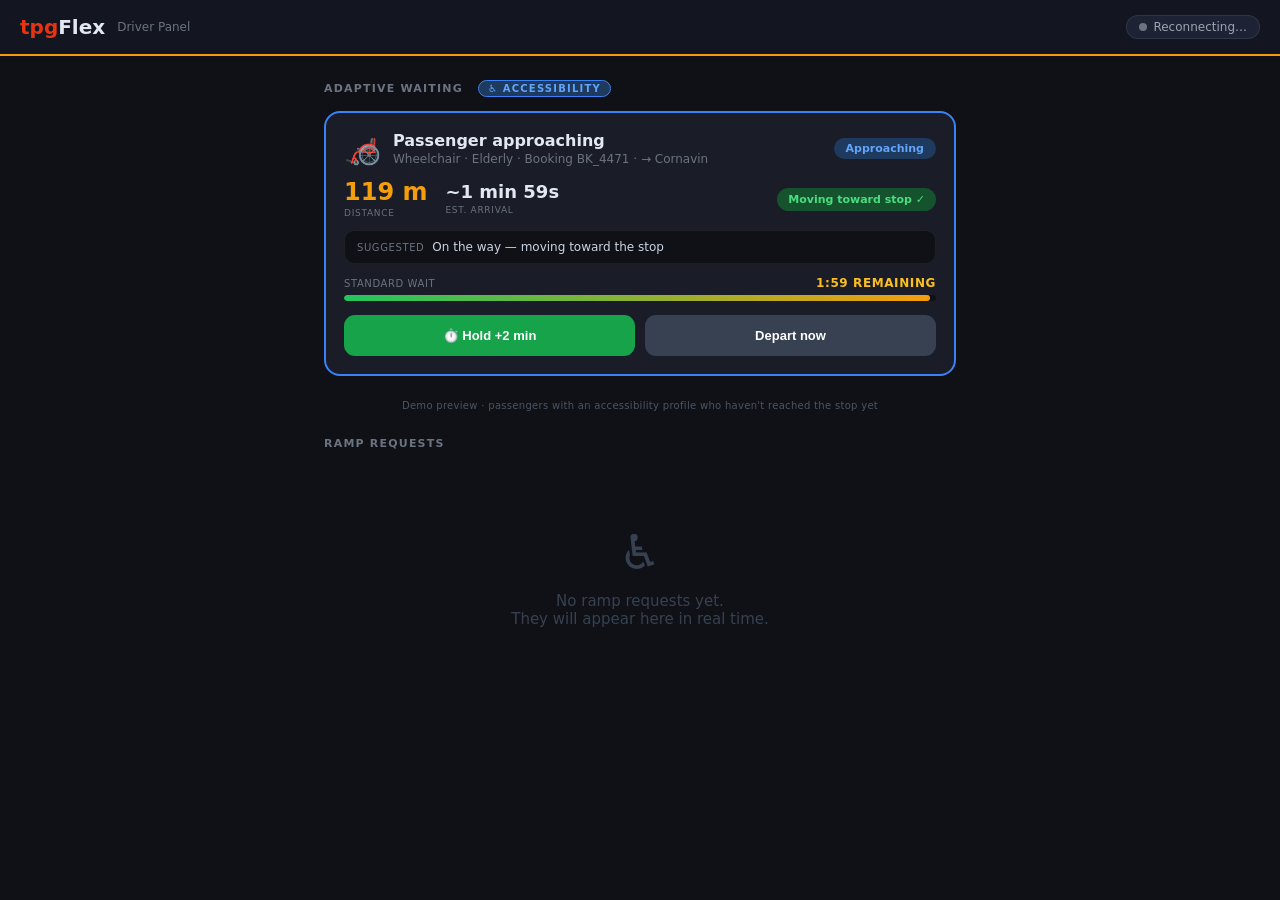
==== frontend/driver_panel.html @ 69f1f52c "tpgFlex voice booking — initial public snapshot Voice-driven minibus booking demo for Geneva. Backen" ====
<!DOCTYPE html>
<html lang="en">
<head>
<meta charset="UTF-8">
<meta name="viewport" content="width=device-width, initial-scale=1.0">
<title>tpgFlex – Driver Panel</title>
<style>
* { box-sizing: border-box; margin: 0; padding: 0; }
body {
  font-family: 'Segoe UI', system-ui, sans-serif;
  background: #0f1117;
  color: #e2e8f0;
  min-height: 100vh;
  display: flex;
  flex-direction: column;
}

header {
  background: #131620;
  border-bottom: 2px solid #f59e0b;
  padding: 0 20px;
  height: 56px;
  display: flex;
  align-items: center;
  gap: 12px;
  flex-shrink: 0;
}
.logo { font-size: 20px; font-weight: 800; }
.logo span { color: #e63312; }
.hdr-sub { font-size: 12px; color: #6b7280; }
#conn-pill {
  margin-left: auto;
  display: flex;
  align-items: center;
  gap: 6px;
  font-size: 12px;
  padding: 4px 12px;
  border-radius: 20px;
  background: #1e2235;
  border: 1px solid #ffffff15;
}
#conn-dot {
  width: 8px; height: 8px;
  border-radius: 50%;
  background: #6b7280;
  transition: background .3s;
}
#conn-dot.live { background: #4ade80; animation: pulse 2s infinite; }
@keyframes pulse { 0%,100%{opacity:1} 50%{opacity:.3} }
#conn-label { color: #9ca3af; transition: color .3s; }
#conn-label.live { color: #4ade80; }

main {
  flex: 1;
  padding: 24px;
  max-width: 680px;
  width: 100%;
  margin: 0 auto;
}

.section-title {
  font-size: 11px;
  font-weight: 700;
  text-transform: uppercase;
  letter-spacing: 1.2px;
  color: #6b7280;
  margin-bottom: 14px;
}

/* Alert banner for new incoming request */
#alert-banner {
  display: none;
  background: #7c2d12;
  border: 2px solid #f97316;
  border-radius: 14px;
  padding: 16px 18px;
  margin-bottom: 20px;
  display: none;
  align-items: center;
  gap: 14px;
  animation: shake .4s ease;
}
#alert-banner.visible { display: flex; }
@keyframes shake {
  0%,100%{transform:translateX(0)}
  20%{transform:translateX(-6px)}
  40%{transform:translateX(6px)}
  60%{transform:translateX(-4px)}
  80%{transform:translateX(4px)}
}
.alert-icon { font-size: 32px; flex-shrink: 0; }
.alert-msg { font-size: 15px; font-weight: 700; color: #fed7aa; line-height: 1.4; }
.alert-sub { font-size: 12px; color: #fb923c; margin-top: 3px; }

/* Request cards */
#requests-list { display: flex; flex-direction: column; gap: 14px; }

.req-card {
  background: #1a1d27;
  border: 2px solid #374151;
  border-radius: 16px;
  padding: 18px;
  transition: border-color .3s;
}
.req-card.pending  { border-color: #f97316; }
.req-card.confirmed { border-color: #22c55e; opacity: .7; }

.req-header {
  display: flex;
  align-items: center;
  gap: 12px;
  margin-bottom: 12px;
}
.req-icon { font-size: 28px; }
.req-title { font-size: 16px; font-weight: 800; }
.req-sub { font-size: 12px; color: #6b7280; margin-top: 2px; }
.req-badge {
  margin-left: auto;
  padding: 4px 12px;
  border-radius: 20px;
  font-size: 11px;
  font-weight: 700;
}
.req-badge.pending    { background: #7c2d12; color: #fb923c; }
.req-badge.confirmed  { background: #14532d; color: #4ade80; }

.req-details {
  display: grid;
  grid-template-columns: 1fr 1fr;
  gap: 8px;
  margin-bottom: 14px;
}
.detail-item {
  background: #131620;
  border-radius: 8px;
  padding: 8px 12px;
}
.detail-lbl { font-size: 9px; color: #6b7280; text-transform: uppercase; letter-spacing: .8px; margin-bottom: 2px; }
.detail-val { font-size: 13px; font-weight: 700; }

.confirm-btn {
  width: 100%;
  padding: 14px;
  background: #16a34a;
  color: white;
  border: none;
  border-radius: 12px;
  font-size: 15px;
  font-weight: 800;
  cursor: pointer;
  letter-spacing: .3px;
  transition: background .2s, opacity .2s;
}
.confirm-btn:hover { background: #15803d; }
.confirm-btn:disabled {
  background: #1e293b;
  color: #4b5563;
  cursor: default;
}
.confirmed-label {
  text-align: center;
  padding: 12px;
  color: #4ade80;
  font-weight: 700;
  font-size: 14px;
}

#empty-state {
  text-align: center;
  padding: 60px 20px;
  color: #374151;
}
#empty-state .empty-icon { font-size: 48px; margin-bottom: 12px; }
#empty-state .empty-text { font-size: 15px; }

/* ── Adaptive Waiting (accessibility) ───────────────────────────────────────── */
.aw-tag {
  display:inline-flex; align-items:center; gap:5px;
  font-size:10px; font-weight:700; color:#60a5fa;
  background:#1e3a5f; border:1px solid #3b82f6;
  padding:2px 9px; border-radius:20px; margin-left:10px;
}
#aw-list { display:flex; flex-direction:column; gap:14px; margin-bottom:30px; }
.aw-card {
  background:#1a1d27; border:2px solid #3b82f6;
  border-radius:16px; padding:18px;
  transition:border-color .3s, opacity .3s;
}
.aw-card.held    { border-color:#22c55e; }
.aw-card.departed{ border-color:#7f1d1d; opacity:.65; }
.aw-top { display:flex; align-items:center; gap:12px; margin-bottom:14px; }
.aw-ic  { font-size:30px; flex-shrink:0; }
.aw-name{ font-size:16px; font-weight:800; }
.aw-meta{ font-size:12px; color:#6b7280; margin-top:2px; }
.aw-pill{
  margin-left:auto; padding:4px 12px; border-radius:20px;
  font-size:11px; font-weight:700;
  background:#1e3a5f; color:#60a5fa;
}
.aw-card.held    .aw-pill{ background:#14532d; color:#4ade80; }
.aw-card.departed .aw-pill{ background:#7f1d1d; color:#fca5a5; }
.aw-card.arrived  { border-color:#22c55e; }
.aw-card.arrived  .aw-pill{ background:#14532d; color:#4ade80; }

/* Stats row: distance · ETA · movement */
.aw-stats {
  display:grid; grid-template-columns:auto auto 1fr; gap:18px;
  align-items:center; margin-bottom:12px;
}
.aw-stat-v { font-size:24px; font-weight:900; line-height:1; }
.aw-stat-v.m   { color:#f59e0b; }
.aw-stat-v.eta { color:#e2e8f0; font-size:18px; }
.aw-stat-l { font-size:9px; color:#6b7280; text-transform:uppercase;
             letter-spacing:.7px; margin-top:4px; }
.aw-move {
  justify-self:end; display:inline-flex; align-items:center; gap:5px;
  font-size:11px; font-weight:700; padding:5px 11px; border-radius:20px;
}
.aw-move.toward  { background:#14532d; color:#4ade80; }
.aw-move.stopped { background:#422006; color:#fbbf24; }
.aw-move.away    { background:#450a0a; color:#fca5a5; }

.aw-suggest {
  display:flex; align-items:center; gap:8px;
  font-size:12px; color:#cbd5e1;
  background:#0f1117; border:1px solid #ffffff10;
  border-radius:10px; padding:9px 12px; margin-bottom:12px;
}
.aw-suggest b { color:#fff; }
.aw-suggest .lbl { color:#6b7280; font-size:10px; text-transform:uppercase;
                   letter-spacing:.6px; flex-shrink:0; }

.aw-wait-row {
  display:flex; justify-content:space-between; align-items:center;
  font-size:10px; color:#6b7280; text-transform:uppercase;
  letter-spacing:.6px; margin-bottom:5px;
}
.aw-wait-row b { color:#fbbf24; font-size:12px; }
.aw-bar-wrap{ height:6px; background:#0f1117; border-radius:4px; overflow:hidden; margin-bottom:14px; }
.aw-bar { height:100%; background:linear-gradient(to right,#22c55e,#f59e0b);
          border-radius:4px; transition:width 1s linear; }
.aw-actions{ display:flex; gap:10px; }
.aw-btn {
  flex:1; padding:13px; border:none; border-radius:11px;
  font-size:13px; font-weight:800; cursor:pointer; color:#fff;
}
.aw-wait  { background:#16a34a; }
.aw-wait:hover { background:#15803d; }
.aw-go    { background:#374151; }
.aw-go:hover   { background:#4b5563; }
.aw-resolved{
  text-align:center; padding:13px; font-weight:700; font-size:13px;
}
.aw-card.held    .aw-resolved{ color:#4ade80; }
.aw-card.arrived .aw-resolved{ color:#4ade80; }
.aw-card.departed .aw-resolved{ color:#fca5a5; }
.aw-note {
  font-size:10px; color:#4b5563; text-align:center;
  margin:-6px 0 26px; letter-spacing:.3px;
}
</style>
</head>
<body>

<header>
  <div class="logo"><span>tpg</span>Flex</div>
  <div class="hdr-sub">Driver Panel</div>
  <div id="conn-pill">
    <div id="conn-dot"></div>
    <span id="conn-label">Connecting…</span>
  </div>
</header>

<main>
  <div id="alert-banner">
    <div class="alert-icon">🔔</div>
    <div>
      <div class="alert-msg" id="alert-msg">New ramp request!</div>
      <div class="alert-sub" id="alert-sub"></div>
    </div>
  </div>

  <div class="section-title">Adaptive Waiting <span class="aw-tag">♿ Accessibility</span></div>
  <div id="aw-list"></div>
  <div class="aw-note">Demo preview · passengers with an accessibility profile who haven't reached the stop yet</div>

  <div class="section-title">Ramp Requests</div>
  <div id="requests-list">
    <div id="empty-state">
      <div class="empty-icon">♿</div>
      <div class="empty-text">No ramp requests yet.<br>They will appear here in real time.</div>
    </div>
  </div>
</main>

<script>
const API = "";   // same origin
const cards = {}; // req_id → card element

function setConnected(live) {
  document.getElementById("conn-dot").classList.toggle("live", live);
  document.getElementById("conn-label").classList.toggle("live", live);
  document.getElementById("conn-label").textContent = live ? "Connected" : "Reconnecting…";
}

function profileLabel(profile) {
  return profile === "motor-wheelchair" ? "Motor (Electric) Wheelchair"
       : profile === "manual-wheelchair" ? "Manual Wheelchair"
       : profile;
}

function profileIcon(profile) {
  return profile === "motor-wheelchair" ? "♿" : "🦽";
}

function fmtTime(iso) {
  if (!iso) return "—";
  return new Date(iso).toLocaleTimeString([], { hour: "2-digit", minute: "2-digit", second: "2-digit" });
}

function showAlert(ramp) {
  const banner = document.getElementById("alert-banner");
  document.getElementById("alert-msg").textContent =
    `🔔 Ramp needed at ${ramp.stop_name}`;
  document.getElementById("alert-sub").textContent =
    `Vehicle ${ramp.vehicle_id} · ${profileLabel(ramp.profile)}`;
  banner.classList.add("visible");
  setTimeout(() => banner.classList.remove("visible"), 6000);

  // Browser notification if permitted
  if (Notification.permission === "granted") {
    new Notification("tpgFlex — Ramp Request", {
      body: `Open ramp at ${ramp.stop_name} for ${profileLabel(ramp.profile)} (${ramp.vehicle_id})`,
      icon: ""
    });
  }
}

function addCard(ramp) {
  const empty = document.getElementById("empty-state");
  if (empty) empty.remove();

  const existing = cards[ramp.id];
  if (existing) {
    // Update existing card status
    updateCardStatus(ramp);
    return;
  }

  const div = document.createElement("div");
  div.className = `req-card ${ramp.status}`;
  div.id = `card-${ramp.id}`;
  div.innerHTML = `
    <div class="req-header">
      <div class="req-icon">${profileIcon(ramp.profile)}</div>
      <div>
        <div class="req-title">Ramp Required at ${ramp.stop_name}</div>
        <div class="req-sub">${profileLabel(ramp.profile)} · Booking ${ramp.booking_id}</div>
      </div>
      <div class="req-badge ${ramp.status}" id="badge-${ramp.id}">
        ${ramp.status === "pending" ? "Pending" : "Confirmed ✓"}
      </div>
    </div>
    <div class="req-details">
      <div class="detail-item">
        <div class="detail-lbl">Stop</div>
        <div class="detail-val" id="detail-stop-${ramp.id}">${ramp.stop_name}</div>
      </div>
      <div class="detail-item">
        <div class="detail-lbl">Vehicle</div>
        <div class="detail-val">${ramp.vehicle_id}</div>
      </div>
      <div class="detail-item">
        <div class="detail-lbl">Request ID</div>
        <div class="detail-val" style="font-size:11px">${ramp.id}</div>
      </div>
      <div class="detail-item">
        <div class="detail-lbl">Received at</div>
        <div class="detail-val" style="font-size:12px">${fmtTime(ramp.created_at)}</div>
      </div>
    </div>
    <div id="action-${ramp.id}">
      ${ramp.status === "pending"
        ? `<button class="confirm-btn" onclick="confirmRamp('${ramp.id}', '${ramp.stop_name}')">
             ✅ Open Ramp Confirmed
           </button>`
        : `<div class="confirmed-label">✅ Ramp confirmed — passenger notified</div>`
      }
    </div>`;

  document.getElementById("requests-list").prepend(div);
  cards[ramp.id] = div;
}

function updateCardStatus(ramp) {
  const card  = document.getElementById(`card-${ramp.id}`);
  const badge = document.getElementById(`badge-${ramp.id}`);
  const action = document.getElementById(`action-${ramp.id}`);
  if (!card) return;
  card.className = `req-card ${ramp.status}`;
  if (badge) {
    badge.className = `req-badge ${ramp.status}`;
    badge.textContent = ramp.status === "pending" ? "Pending" : "Confirmed ✓";
  }
  if (action && ramp.status === "acknowledged") {
    action.innerHTML = `<div class="confirmed-label">✅ Ramp confirmed at ${fmtTime(ramp.acknowledged_at)} — passenger notified</div>`;
  }
}

async function confirmRamp(reqId, stopName) {
  const btn = document.querySelector(`#action-${reqId} .confirm-btn`);
  if (btn) { btn.disabled = true; btn.textContent = "Sending…"; }
  try {
    await fetch(`${API}/ramp-request/${reqId}/acknowledge`, { method: "POST" });
    // updateCardStatus called via WS echo; if WS is down, update locally
    updateCardStatus({ id: reqId, status: "acknowledged", acknowledged_at: new Date().toISOString() });
  } catch(e) {
    if (btn) { btn.disabled = false; btn.textContent = "✅ Open Ramp Confirmed"; }
    alert("Failed to send confirmation. Please try again.");
  }
}

// ── WebSocket ─────────────────────────────────────────────────────────────────
function connect() {
  const proto = location.protocol === "https:" ? "wss" : "ws";
  const ws = new WebSocket(`${proto}://${location.host}/ws/driver`);

  ws.onopen  = () => setConnected(true);
  ws.onclose = () => { setConnected(false); setTimeout(connect, 2500); };
  ws.onerror = () => ws.close();

  ws.onmessage = e => {
    let msg;
    try { msg = JSON.parse(e.data); } catch { return; }
    if (msg.type === "ramp_request") {
      addCard(msg.data);
      showAlert(msg.data);
    } else if (msg.type === "ramp_acknowledged") {
      updateCardStatus(msg.data);
    }
  };
}
connect();

// Request browser notification permission on page load
if ("Notification" in window && Notification.permission === "default") {
  Notification.requestPermission();
}

// ── Adaptive Waiting — DEMO ONLY (static example data, no backend) ─────────────
// Auto-shows on page open. Driver-Assisted Adaptive Waiting: the system shows
// distance / ETA / movement + an advisory line; the DRIVER decides (Hold/Depart).
const STD_WAIT = 120;   // standard wait window in seconds (2 min policy)

const AW_DEMO = [
  { id:"AW1", profile:"wheelchair-elderly", icon:"🦽", label:"Wheelchair · Elderly",
    booking:"BK_4471", stop:"Cornavin",         metres:120, walk:1.0, dir:"toward" },
];
AW_DEMO.forEach(p => { p.wait = STD_WAIT; p._start = p.metres; });

function awEta(p) {
  if (p.dir !== "toward" || p.walk <= 0) return "ETA unknown";
  const secs = Math.round(p.metres / p.walk);
  const m = Math.floor(secs / 60), s = secs % 60;
  return m > 0 ? `~${m} min ${s}s` : `~${s}s`;
}
function awMove(p) {
  if (p.dir === "toward")  return { cls:"toward",  txt:"Moving toward stop ✓" };
  if (p.dir === "stopped") return { cls:"stopped", txt:"Not moving" };
  return { cls:"away", txt:"Moving away" };
}
function awSuggest(p) {
  if (p.metres <= 15)                       return "At the stop — boarding now";
  if (p.dir === "away")                     return "Moving away — <b>may not make this ride</b>";
  if (p.dir === "stopped")                  return "Passenger has stopped — <b>may need a moment</b>";
  if (p.metres / Math.max(p.walk,0.1) <= 90) return "Likely to arrive soon — <b>consider holding</b>";
  return "On the way — moving toward the stop";
}
function fmt(secs) {
  secs = Math.max(0, secs);
  return `${Math.floor(secs/60)}:${String(secs%60).padStart(2,"0")}`;
}

function renderAW() {
  const list = document.getElementById("aw-list");
  list.innerHTML = "";
  AW_DEMO.forEach(p => {
    const div = document.createElement("div");
    div.className = "aw-card" + (p.state ? " " + p.state : "");
    div.id = "aw-" + p.id;

    const pill = p.state === "held"     ? "Holding"
               : p.state === "arrived"  ? "Arrived"
               : p.state === "departed" ? "Departed" : "Approaching";

    let body;
    if (p.state === "arrived") {
      body = `<div class="aw-resolved">✅ Passenger reached the stop — boarding now</div>`;
    } else if (p.state === "departed") {
      body = `<div class="aw-resolved">🚍 Departed — passenger notified they missed this bus</div>`;
    } else {
      const mv  = awMove(p);
      const pct = Math.round((p.wait / STD_WAIT) * 100);
      const held = p.state === "held";
      body = `
        <div class="aw-stats">
          <div><div class="aw-stat-v m">${Math.round(p.metres)} m</div><div class="aw-stat-l">Distance</div></div>
          <div><div class="aw-stat-v eta">${awEta(p)}</div><div class="aw-stat-l">Est. arrival</div></div>
          <div class="aw-move ${mv.cls}">${mv.txt}</div>
        </div>
        <div class="aw-suggest">
          <span class="lbl">Suggested</span>
          <span>${awSuggest(p)}</span>
        </div>
        <div class="aw-wait-row">
          <span>${held ? "Holding — extended wait" : "Standard wait"}</span>
          <b>${fmt(p.wait)} remaining</b>
        </div>
        <div class="aw-bar-wrap"><div class="aw-bar" style="width:${pct}%"></div></div>
        <div class="aw-actions">
          <button class="aw-btn aw-wait" onclick="awHold('${p.id}')">⏱️ Hold +2 min</button>
          <button class="aw-btn aw-go"   onclick="awResolve('${p.id}','departed')">Depart now</button>
        </div>`;
    }

    div.innerHTML = `
      <div class="aw-top">
        <div class="aw-ic">${p.icon}</div>
        <div>
          <div class="aw-name">Passenger approaching</div>
          <div class="aw-meta">${p.label} · Booking ${p.booking} · → ${p.stop}</div>
        </div>
        <div class="aw-pill">${pill}</div>
      </div>${body}`;
    list.appendChild(div);
  });
}

function awHold(id) {
  const p = AW_DEMO.find(x => x.id === id);
  if (!p || p.state === "departed" || p.state === "arrived") return;
  p.state = "held";
  p.wait += STD_WAIT;          // driver consciously extends
  renderAW();
}
function awResolve(id, state) {
  const p = AW_DEMO.find(x => x.id === id);
  if (p && p.state !== "arrived") p.state = state;
  renderAW();
}

// Simulated live progression so the demo runs itself on screen
setInterval(() => {
  let changed = false;
  AW_DEMO.forEach(p => {
    if (p.state === "arrived" || p.state === "departed") return;
    if (p.dir === "toward" && p.walk > 0) { p.metres = Math.max(0, p.metres - p.walk); }
    p.wait -= 1;
    if (p.metres <= 0) { p.state = "arrived"; }
    else if (p.wait <= 0 && p.state !== "held") { p.state = "departed"; }
    changed = true;
  });
  if (changed) renderAW();
}, 1000);

renderAW();   // shows immediately on page open
</script>
</body>
</html>
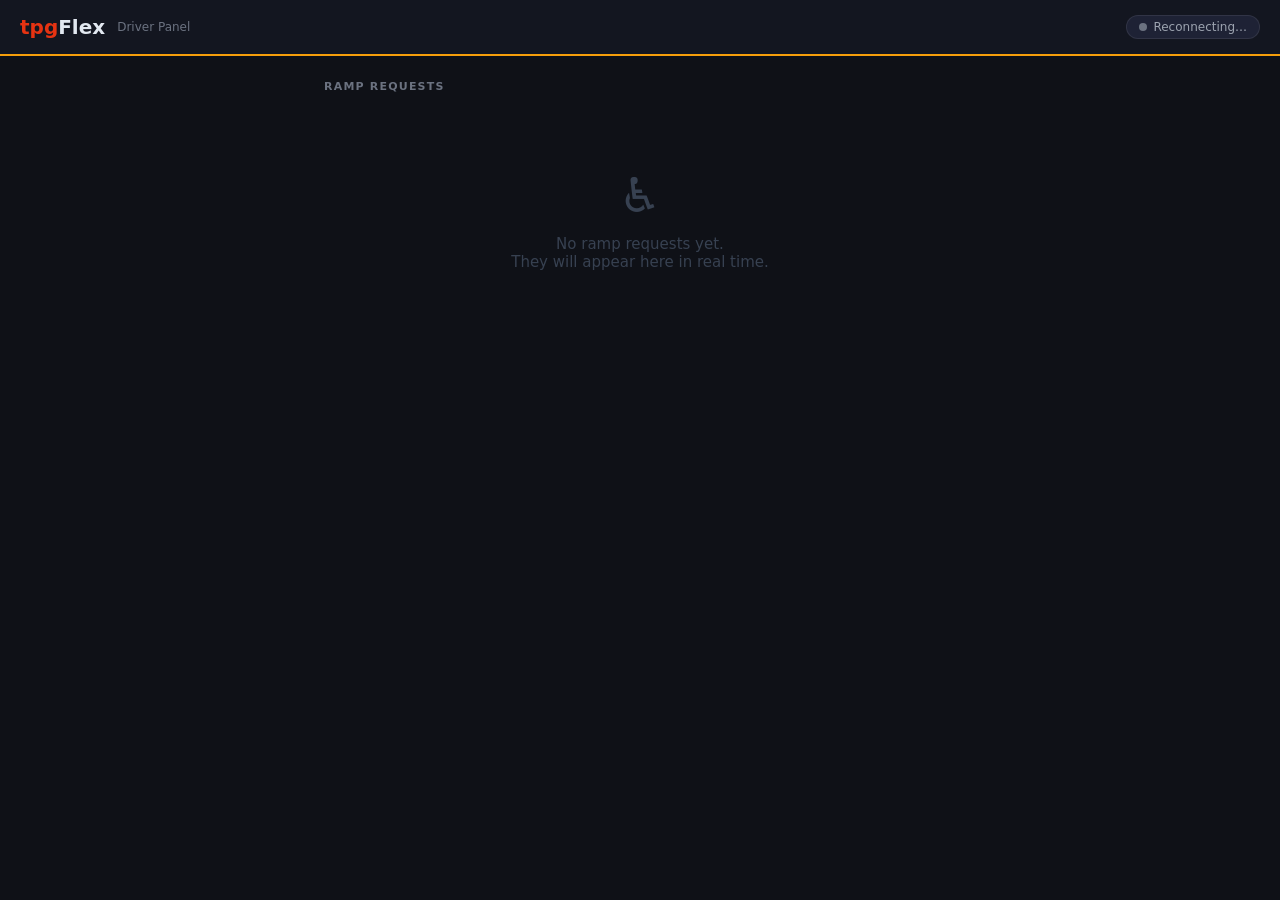
==== commit e53b057d: "Add AI voice booking, stop evaluator, and user profile system - FastAPI backend with voice booking v" ====
--- a/frontend/driver_panel.html
+++ b/frontend/driver_panel.html
@@ -75,7 +75,6 @@
   border-radius: 14px;
   padding: 16px 18px;
   margin-bottom: 20px;
-  display: none;
   align-items: center;
   gap: 14px;
   animation: shake .4s ease;
@@ -102,7 +101,7 @@
   padding: 18px;
   transition: border-color .3s;
 }
-.req-card.pending  { border-color: #f97316; }
+.req-card.pending   { border-color: #f97316; }
 .req-card.confirmed { border-color: #22c55e; opacity: .7; }
 
 .req-header {
@@ -111,9 +110,9 @@
   gap: 12px;
   margin-bottom: 12px;
 }
-.req-icon { font-size: 28px; }
+.req-icon  { font-size: 28px; }
 .req-title { font-size: 16px; font-weight: 800; }
-.req-sub { font-size: 12px; color: #6b7280; margin-top: 2px; }
+.req-sub   { font-size: 12px; color: #6b7280; margin-top: 2px; }
 .req-badge {
   margin-left: auto;
   padding: 4px 12px;
@@ -121,8 +120,8 @@
   font-size: 11px;
   font-weight: 700;
 }
-.req-badge.pending    { background: #7c2d12; color: #fb923c; }
-.req-badge.confirmed  { background: #14532d; color: #4ade80; }
+.req-badge.pending   { background: #7c2d12; color: #fb923c; }
+.req-badge.confirmed { background: #14532d; color: #4ade80; }
 
 .req-details {
   display: grid;
@@ -130,13 +129,9 @@
   gap: 8px;
   margin-bottom: 14px;
 }
-.detail-item {
-  background: #131620;
-  border-radius: 8px;
-  padding: 8px 12px;
-}
-.detail-lbl { font-size: 9px; color: #6b7280; text-transform: uppercase; letter-spacing: .8px; margin-bottom: 2px; }
-.detail-val { font-size: 13px; font-weight: 700; }
+.detail-item { background: #131620; border-radius: 8px; padding: 8px 12px; }
+.detail-lbl  { font-size: 9px; color: #6b7280; text-transform: uppercase; letter-spacing: .8px; margin-bottom: 2px; }
+.detail-val  { font-size: 13px; font-weight: 700; }
 
 .confirm-btn {
   width: 100%;
@@ -152,11 +147,7 @@
   transition: background .2s, opacity .2s;
 }
 .confirm-btn:hover { background: #15803d; }
-.confirm-btn:disabled {
-  background: #1e293b;
-  color: #4b5563;
-  cursor: default;
-}
+.confirm-btn:disabled { background: #1e293b; color: #4b5563; cursor: default; }
 .confirmed-label {
   text-align: center;
   padding: 12px;
@@ -172,92 +163,6 @@
 }
 #empty-state .empty-icon { font-size: 48px; margin-bottom: 12px; }
 #empty-state .empty-text { font-size: 15px; }
-
-/* ── Adaptive Waiting (accessibility) ───────────────────────────────────────── */
-.aw-tag {
-  display:inline-flex; align-items:center; gap:5px;
-  font-size:10px; font-weight:700; color:#60a5fa;
-  background:#1e3a5f; border:1px solid #3b82f6;
-  padding:2px 9px; border-radius:20px; margin-left:10px;
-}
-#aw-list { display:flex; flex-direction:column; gap:14px; margin-bottom:30px; }
-.aw-card {
-  background:#1a1d27; border:2px solid #3b82f6;
-  border-radius:16px; padding:18px;
-  transition:border-color .3s, opacity .3s;
-}
-.aw-card.held    { border-color:#22c55e; }
-.aw-card.departed{ border-color:#7f1d1d; opacity:.65; }
-.aw-top { display:flex; align-items:center; gap:12px; margin-bottom:14px; }
-.aw-ic  { font-size:30px; flex-shrink:0; }
-.aw-name{ font-size:16px; font-weight:800; }
-.aw-meta{ font-size:12px; color:#6b7280; margin-top:2px; }
-.aw-pill{
-  margin-left:auto; padding:4px 12px; border-radius:20px;
-  font-size:11px; font-weight:700;
-  background:#1e3a5f; color:#60a5fa;
-}
-.aw-card.held    .aw-pill{ background:#14532d; color:#4ade80; }
-.aw-card.departed .aw-pill{ background:#7f1d1d; color:#fca5a5; }
-.aw-card.arrived  { border-color:#22c55e; }
-.aw-card.arrived  .aw-pill{ background:#14532d; color:#4ade80; }
-
-/* Stats row: distance · ETA · movement */
-.aw-stats {
-  display:grid; grid-template-columns:auto auto 1fr; gap:18px;
-  align-items:center; margin-bottom:12px;
-}
-.aw-stat-v { font-size:24px; font-weight:900; line-height:1; }
-.aw-stat-v.m   { color:#f59e0b; }
-.aw-stat-v.eta { color:#e2e8f0; font-size:18px; }
-.aw-stat-l { font-size:9px; color:#6b7280; text-transform:uppercase;
-             letter-spacing:.7px; margin-top:4px; }
-.aw-move {
-  justify-self:end; display:inline-flex; align-items:center; gap:5px;
-  font-size:11px; font-weight:700; padding:5px 11px; border-radius:20px;
-}
-.aw-move.toward  { background:#14532d; color:#4ade80; }
-.aw-move.stopped { background:#422006; color:#fbbf24; }
-.aw-move.away    { background:#450a0a; color:#fca5a5; }
-
-.aw-suggest {
-  display:flex; align-items:center; gap:8px;
-  font-size:12px; color:#cbd5e1;
-  background:#0f1117; border:1px solid #ffffff10;
-  border-radius:10px; padding:9px 12px; margin-bottom:12px;
-}
-.aw-suggest b { color:#fff; }
-.aw-suggest .lbl { color:#6b7280; font-size:10px; text-transform:uppercase;
-                   letter-spacing:.6px; flex-shrink:0; }
-
-.aw-wait-row {
-  display:flex; justify-content:space-between; align-items:center;
-  font-size:10px; color:#6b7280; text-transform:uppercase;
-  letter-spacing:.6px; margin-bottom:5px;
-}
-.aw-wait-row b { color:#fbbf24; font-size:12px; }
-.aw-bar-wrap{ height:6px; background:#0f1117; border-radius:4px; overflow:hidden; margin-bottom:14px; }
-.aw-bar { height:100%; background:linear-gradient(to right,#22c55e,#f59e0b);
-          border-radius:4px; transition:width 1s linear; }
-.aw-actions{ display:flex; gap:10px; }
-.aw-btn {
-  flex:1; padding:13px; border:none; border-radius:11px;
-  font-size:13px; font-weight:800; cursor:pointer; color:#fff;
-}
-.aw-wait  { background:#16a34a; }
-.aw-wait:hover { background:#15803d; }
-.aw-go    { background:#374151; }
-.aw-go:hover   { background:#4b5563; }
-.aw-resolved{
-  text-align:center; padding:13px; font-weight:700; font-size:13px;
-}
-.aw-card.held    .aw-resolved{ color:#4ade80; }
-.aw-card.arrived .aw-resolved{ color:#4ade80; }
-.aw-card.departed .aw-resolved{ color:#fca5a5; }
-.aw-note {
-  font-size:10px; color:#4b5563; text-align:center;
-  margin:-6px 0 26px; letter-spacing:.3px;
-}
 </style>
 </head>
 <body>
@@ -280,10 +185,6 @@
     </div>
   </div>
 
-  <div class="section-title">Adaptive Waiting <span class="aw-tag">♿ Accessibility</span></div>
-  <div id="aw-list"></div>
-  <div class="aw-note">Demo preview · passengers with an accessibility profile who haven't reached the stop yet</div>
-
   <div class="section-title">Ramp Requests</div>
   <div id="requests-list">
     <div id="empty-state">
@@ -294,8 +195,8 @@
 </main>
 
 <script>
-const API = "";   // same origin
-const cards = {}; // req_id → card element
+const API = "";
+const cards = {};
 
 function setConnected(live) {
   document.getElementById("conn-dot").classList.toggle("live", live);
@@ -320,14 +221,12 @@
 
 function showAlert(ramp) {
   const banner = document.getElementById("alert-banner");
-  document.getElementById("alert-msg").textContent =
-    `🔔 Ramp needed at ${ramp.stop_name}`;
+  document.getElementById("alert-msg").textContent = `🔔 Ramp needed at ${ramp.stop_name}`;
   document.getElementById("alert-sub").textContent =
     `Vehicle ${ramp.vehicle_id} · ${profileLabel(ramp.profile)}`;
   banner.classList.add("visible");
   setTimeout(() => banner.classList.remove("visible"), 6000);
 
-  // Browser notification if permitted
   if (Notification.permission === "granted") {
     new Notification("tpgFlex — Ramp Request", {
       body: `Open ramp at ${ramp.stop_name} for ${profileLabel(ramp.profile)} (${ramp.vehicle_id})`,
@@ -340,12 +239,7 @@
   const empty = document.getElementById("empty-state");
   if (empty) empty.remove();
 
-  const existing = cards[ramp.id];
-  if (existing) {
-    // Update existing card status
-    updateCardStatus(ramp);
-    return;
-  }
+  if (cards[ramp.id]) { updateCardStatus(ramp); return; }
 
   const div = document.createElement("div");
   div.className = `req-card ${ramp.status}`;
@@ -364,7 +258,7 @@
     <div class="req-details">
       <div class="detail-item">
         <div class="detail-lbl">Stop</div>
-        <div class="detail-val" id="detail-stop-${ramp.id}">${ramp.stop_name}</div>
+        <div class="detail-val">${ramp.stop_name}</div>
       </div>
       <div class="detail-item">
         <div class="detail-lbl">Vehicle</div>
@@ -381,7 +275,7 @@
     </div>
     <div id="action-${ramp.id}">
       ${ramp.status === "pending"
-        ? `<button class="confirm-btn" onclick="confirmRamp('${ramp.id}', '${ramp.stop_name}')">
+        ? `<button class="confirm-btn" onclick="confirmRamp('${ramp.id}')">
              ✅ Open Ramp Confirmed
            </button>`
         : `<div class="confirmed-label">✅ Ramp confirmed — passenger notified</div>`
@@ -407,12 +301,11 @@
   }
 }
 
-async function confirmRamp(reqId, stopName) {
+async function confirmRamp(reqId) {
   const btn = document.querySelector(`#action-${reqId} .confirm-btn`);
   if (btn) { btn.disabled = true; btn.textContent = "Sending…"; }
   try {
     await fetch(`${API}/ramp-request/${reqId}/acknowledge`, { method: "POST" });
-    // updateCardStatus called via WS echo; if WS is down, update locally
     updateCardStatus({ id: reqId, status: "acknowledged", acknowledged_at: new Date().toISOString() });
   } catch(e) {
     if (btn) { btn.disabled = false; btn.textContent = "✅ Open Ramp Confirmed"; }
@@ -432,138 +325,15 @@
   ws.onmessage = e => {
     let msg;
     try { msg = JSON.parse(e.data); } catch { return; }
-    if (msg.type === "ramp_request") {
-      addCard(msg.data);
-      showAlert(msg.data);
-    } else if (msg.type === "ramp_acknowledged") {
-      updateCardStatus(msg.data);
-    }
+    if (msg.type === "ramp_request")    { addCard(msg.data); showAlert(msg.data); }
+    else if (msg.type === "ramp_acknowledged") { updateCardStatus(msg.data); }
   };
 }
 connect();
 
-// Request browser notification permission on page load
 if ("Notification" in window && Notification.permission === "default") {
   Notification.requestPermission();
 }
-
-// ── Adaptive Waiting — DEMO ONLY (static example data, no backend) ─────────────
-// Auto-shows on page open. Driver-Assisted Adaptive Waiting: the system shows
-// distance / ETA / movement + an advisory line; the DRIVER decides (Hold/Depart).
-const STD_WAIT = 120;   // standard wait window in seconds (2 min policy)
-
-const AW_DEMO = [
-  { id:"AW1", profile:"wheelchair-elderly", icon:"🦽", label:"Wheelchair · Elderly",
-    booking:"BK_4471", stop:"Cornavin",         metres:120, walk:1.0, dir:"toward" },
-];
-AW_DEMO.forEach(p => { p.wait = STD_WAIT; p._start = p.metres; });
-
-function awEta(p) {
-  if (p.dir !== "toward" || p.walk <= 0) return "ETA unknown";
-  const secs = Math.round(p.metres / p.walk);
-  const m = Math.floor(secs / 60), s = secs % 60;
-  return m > 0 ? `~${m} min ${s}s` : `~${s}s`;
-}
-function awMove(p) {
-  if (p.dir === "toward")  return { cls:"toward",  txt:"Moving toward stop ✓" };
-  if (p.dir === "stopped") return { cls:"stopped", txt:"Not moving" };
-  return { cls:"away", txt:"Moving away" };
-}
-function awSuggest(p) {
-  if (p.metres <= 15)                       return "At the stop — boarding now";
-  if (p.dir === "away")                     return "Moving away — <b>may not make this ride</b>";
-  if (p.dir === "stopped")                  return "Passenger has stopped — <b>may need a moment</b>";
-  if (p.metres / Math.max(p.walk,0.1) <= 90) return "Likely to arrive soon — <b>consider holding</b>";
-  return "On the way — moving toward the stop";
-}
-function fmt(secs) {
-  secs = Math.max(0, secs);
-  return `${Math.floor(secs/60)}:${String(secs%60).padStart(2,"0")}`;
-}
-
-function renderAW() {
-  const list = document.getElementById("aw-list");
-  list.innerHTML = "";
-  AW_DEMO.forEach(p => {
-    const div = document.createElement("div");
-    div.className = "aw-card" + (p.state ? " " + p.state : "");
-    div.id = "aw-" + p.id;
-
-    const pill = p.state === "held"     ? "Holding"
-               : p.state === "arrived"  ? "Arrived"
-               : p.state === "departed" ? "Departed" : "Approaching";
-
-    let body;
-    if (p.state === "arrived") {
-      body = `<div class="aw-resolved">✅ Passenger reached the stop — boarding now</div>`;
-    } else if (p.state === "departed") {
-      body = `<div class="aw-resolved">🚍 Departed — passenger notified they missed this bus</div>`;
-    } else {
-      const mv  = awMove(p);
-      const pct = Math.round((p.wait / STD_WAIT) * 100);
-      const held = p.state === "held";
-      body = `
-        <div class="aw-stats">
-          <div><div class="aw-stat-v m">${Math.round(p.metres)} m</div><div class="aw-stat-l">Distance</div></div>
-          <div><div class="aw-stat-v eta">${awEta(p)}</div><div class="aw-stat-l">Est. arrival</div></div>
-          <div class="aw-move ${mv.cls}">${mv.txt}</div>
-        </div>
-        <div class="aw-suggest">
-          <span class="lbl">Suggested</span>
-          <span>${awSuggest(p)}</span>
-        </div>
-        <div class="aw-wait-row">
-          <span>${held ? "Holding — extended wait" : "Standard wait"}</span>
-          <b>${fmt(p.wait)} remaining</b>
-        </div>
-        <div class="aw-bar-wrap"><div class="aw-bar" style="width:${pct}%"></div></div>
-        <div class="aw-actions">
-          <button class="aw-btn aw-wait" onclick="awHold('${p.id}')">⏱️ Hold +2 min</button>
-          <button class="aw-btn aw-go"   onclick="awResolve('${p.id}','departed')">Depart now</button>
-        </div>`;
-    }
-
-    div.innerHTML = `
-      <div class="aw-top">
-        <div class="aw-ic">${p.icon}</div>
-        <div>
-          <div class="aw-name">Passenger approaching</div>
-          <div class="aw-meta">${p.label} · Booking ${p.booking} · → ${p.stop}</div>
-        </div>
-        <div class="aw-pill">${pill}</div>
-      </div>${body}`;
-    list.appendChild(div);
-  });
-}
-
-function awHold(id) {
-  const p = AW_DEMO.find(x => x.id === id);
-  if (!p || p.state === "departed" || p.state === "arrived") return;
-  p.state = "held";
-  p.wait += STD_WAIT;          // driver consciously extends
-  renderAW();
-}
-function awResolve(id, state) {
-  const p = AW_DEMO.find(x => x.id === id);
-  if (p && p.state !== "arrived") p.state = state;
-  renderAW();
-}
-
-// Simulated live progression so the demo runs itself on screen
-setInterval(() => {
-  let changed = false;
-  AW_DEMO.forEach(p => {
-    if (p.state === "arrived" || p.state === "departed") return;
-    if (p.dir === "toward" && p.walk > 0) { p.metres = Math.max(0, p.metres - p.walk); }
-    p.wait -= 1;
-    if (p.metres <= 0) { p.state = "arrived"; }
-    else if (p.wait <= 0 && p.state !== "held") { p.state = "departed"; }
-    changed = true;
-  });
-  if (changed) renderAW();
-}, 1000);
-
-renderAW();   // shows immediately on page open
 </script>
 </body>
 </html>
